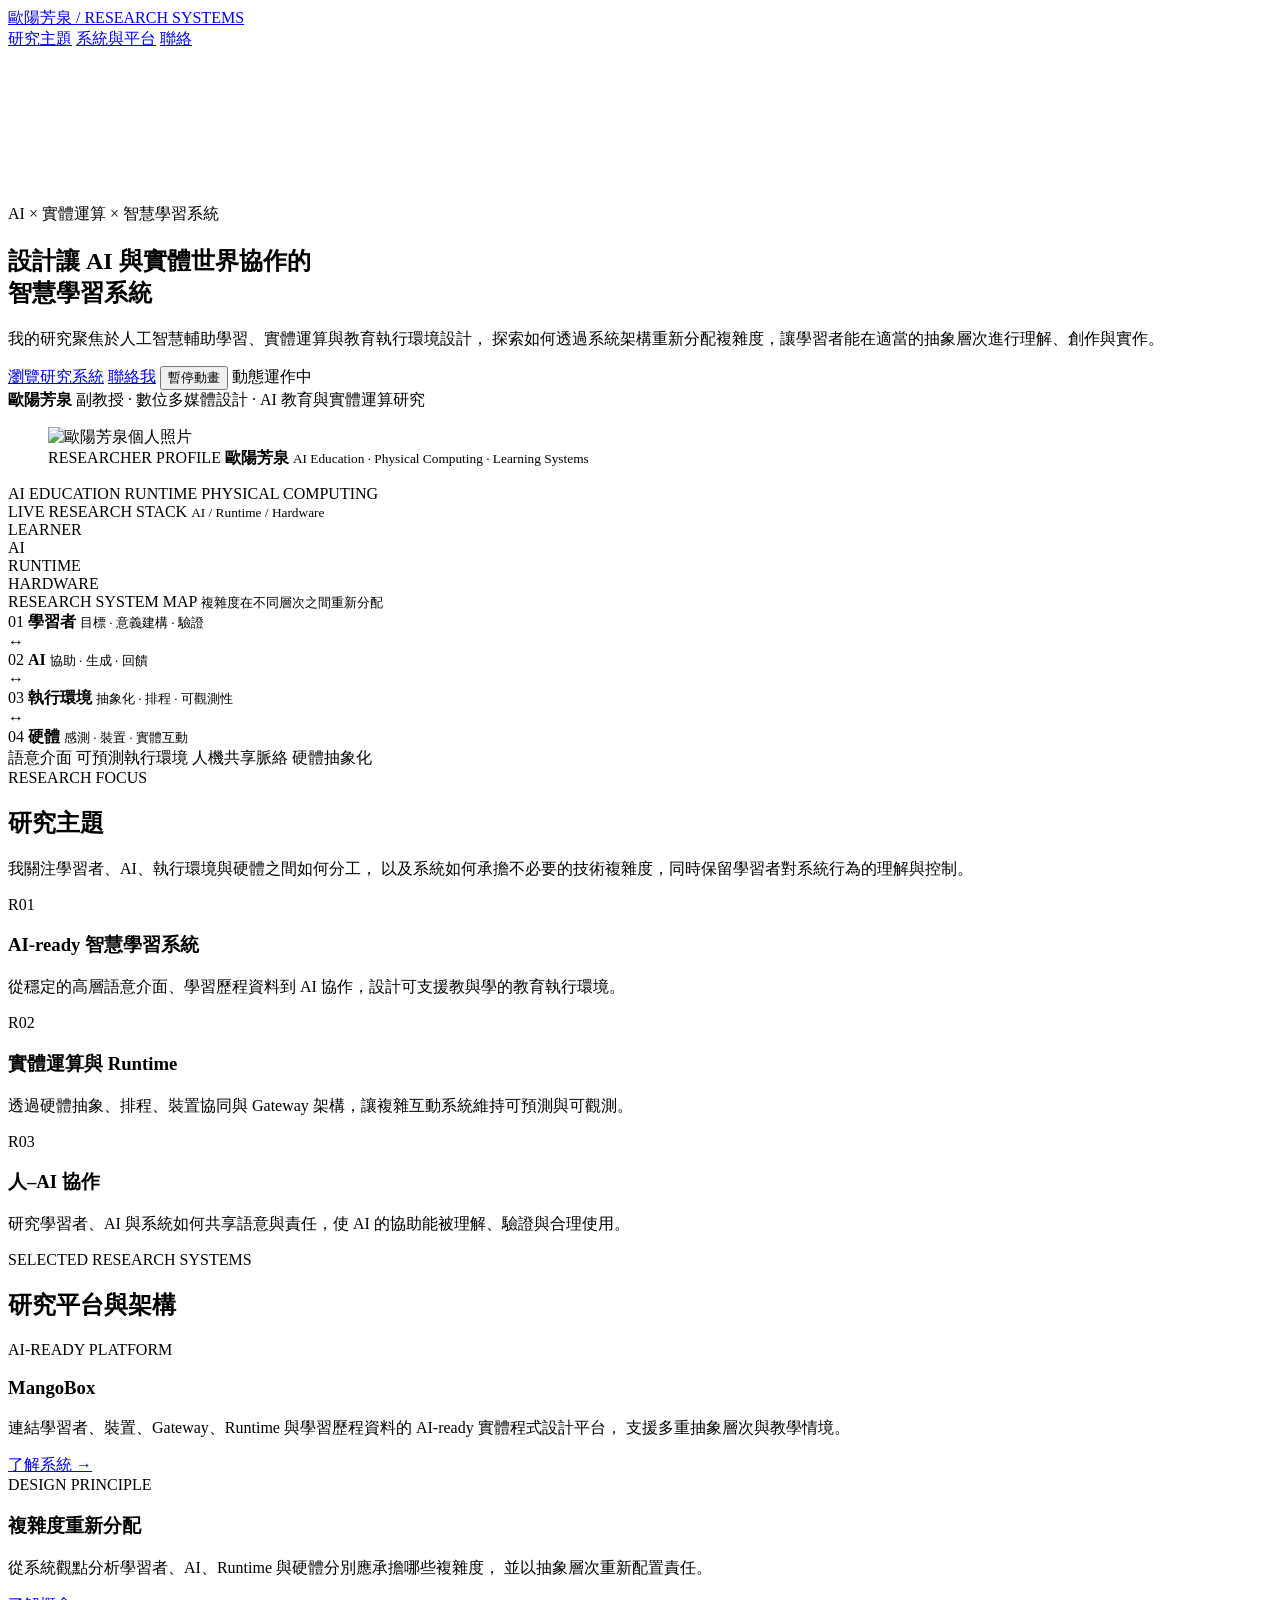
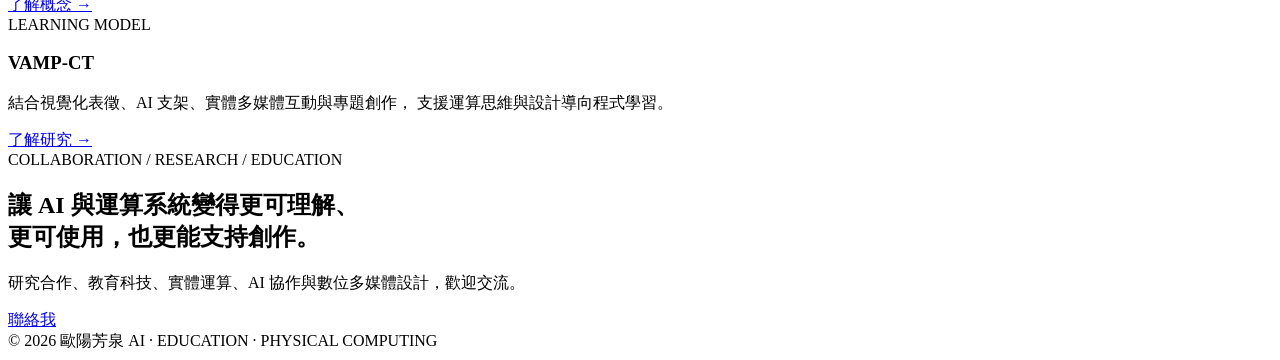
==== index.html @ f74f9306 "feat: add homepage v1.5 structure" ====
<!doctype html>
<html lang="zh-Hant">
<head>
  <meta charset="utf-8">
  <meta name="viewport" content="width=device-width, initial-scale=1">
  <meta name="description" content="歐陽芳泉｜AI 教育、實體運算、智慧學習系統與數位多媒體設計研究">
  <title>歐陽芳泉｜研究與系統設計</title>
  <link rel="stylesheet" href="styles.css">
  <link rel="stylesheet" href="styles-v1-1.css">
  <link rel="stylesheet" href="styles-v1-2.css">
  <link rel="stylesheet" href="styles-v1-3.css">
  <link rel="stylesheet" href="styles-v1-4.css">
  <link rel="stylesheet" href="styles-v1-5.css">
</head>
<body>
  <header class="site-header">
    <a class="brand" href="#top" aria-label="回到首頁">
      <span class="brand-dot"></span>
      <span>歐陽芳泉 / RESEARCH SYSTEMS</span>
    </a>
    <nav aria-label="主要導覽">
      <a href="#research">研究主題</a>
      <a href="#systems">系統與平台</a>
      <a href="#contact">聯絡</a>
    </nav>
  </header>

  <main id="top">
    <section class="hero">
      <canvas id="networkCanvas" aria-hidden="true"></canvas>
      <div class="hero-grid" aria-hidden="true"></div>

      <div class="motion-field" aria-hidden="true">
        <span class="orb orb-1"></span>
        <span class="orb orb-2"></span>
        <span class="orb orb-3"></span>
        <span class="data-streak streak-1"></span>
        <span class="data-streak streak-2"></span>
        <span class="data-streak streak-3"></span>
        <span class="scan-line"></span>
      </div>

      <div class="hero-glow hero-glow-a" aria-hidden="true"></div>
      <div class="hero-glow hero-glow-b" aria-hidden="true"></div>

      <div class="hero-content">
        <div class="hero-main">
          <div class="hero-copy">
            <div class="eyebrow">AI × 實體運算 × 智慧學習系統</div>
            <h1>設計讓 AI 與實體世界協作的<br>智慧學習系統</h1>
            <p class="hero-lead">
              我的研究聚焦於人工智慧輔助學習、實體運算與教育執行環境設計，
              探索如何透過系統架構重新分配複雜度，讓學習者能在適當的抽象層次進行理解、創作與實作。
            </p>

            <div class="hero-actions">
              <a class="btn btn-primary" href="#systems">瀏覽研究系統</a>
              <a class="btn btn-secondary" href="#contact">聯絡我</a>
              <button class="motion-toggle" id="motionToggle" type="button" aria-pressed="false">暫停動畫</button>
              <span class="motion-demo-indicator" id="motionIndicator">動態運作中</span>
            </div>

            <div class="identity-line">
              <strong>歐陽芳泉</strong>
              <span>副教授 · 數位多媒體設計 · AI 教育與實體運算研究</span>
            </div>
          </div>

          <aside class="portrait-stage" aria-label="歐陽芳泉個人照片">
            <div class="portrait-tech-frame">
              <span class="corner corner-tl"></span>
              <span class="corner corner-tr"></span>
              <span class="corner corner-bl"></span>
              <span class="corner corner-br"></span>

              <div class="portrait-glow" aria-hidden="true"></div>

              <figure class="portrait-card">
                <img src="ouyang.jpeg" alt="歐陽芳泉個人照片">
                <figcaption>
                  <span class="portrait-status"><i></i> RESEARCHER PROFILE</span>
                  <strong>歐陽芳泉</strong>
                  <small>AI Education · Physical Computing · Learning Systems</small>
                </figcaption>
              </figure>

              <span class="tech-chip chip-a">AI EDUCATION</span>
              <span class="tech-chip chip-b">RUNTIME</span>
              <span class="tech-chip chip-c">PHYSICAL COMPUTING</span>

              <div class="portrait-data-line line-a" aria-hidden="true"></div>
              <div class="portrait-data-line line-b" aria-hidden="true"></div>
              <div class="portrait-data-line line-c" aria-hidden="true"></div>
            </div>
          </aside>
        </div>

        <div class="live-stack reveal" aria-label="即時研究系統視覺化">
          <div class="live-stack-head">
            <span><i class="status-pulse"></i> LIVE RESEARCH STACK</span>
            <small>AI / Runtime / Hardware</small>
          </div>
          <div class="live-stack-body">
            <div class="signal-rail">
              <span class="rail-label">LEARNER</span>
              <div class="rail-track"><i></i><i></i><i></i></div>
            </div>
            <div class="signal-rail">
              <span class="rail-label">AI</span>
              <div class="rail-track"><i></i><i></i><i></i></div>
            </div>
            <div class="signal-rail">
              <span class="rail-label">RUNTIME</span>
              <div class="rail-track"><i></i><i></i><i></i></div>
            </div>
            <div class="signal-rail">
              <span class="rail-label">HARDWARE</span>
              <div class="rail-track"><i></i><i></i><i></i></div>
            </div>
          </div>
        </div>

        <div class="system-map reveal" aria-label="研究系統關係圖">
          <div class="map-head">
            <span><i></i> RESEARCH SYSTEM MAP</span>
            <small>複雜度在不同層次之間重新分配</small>
          </div>

          <div class="map-flow">
            <article class="map-node">
              <span class="node-index">01</span>
              <strong>學習者</strong>
              <small>目標 · 意義建構 · 驗證</small>
            </article>
            <span class="flow-arrow">↔</span>
            <article class="map-node">
              <span class="node-index">02</span>
              <strong>AI</strong>
              <small>協助 · 生成 · 回饋</small>
            </article>
            <span class="flow-arrow">↔</span>
            <article class="map-node">
              <span class="node-index">03</span>
              <strong>執行環境</strong>
              <small>抽象化 · 排程 · 可觀測性</small>
            </article>
            <span class="flow-arrow">↔</span>
            <article class="map-node">
              <span class="node-index">04</span>
              <strong>硬體</strong>
              <small>感測 · 裝置 · 實體互動</small>
            </article>
          </div>

          <div class="map-tags">
            <span>語意介面</span>
            <span>可預測執行環境</span>
            <span>人機共享脈絡</span>
            <span>硬體抽象化</span>
          </div>
        </div>
      </div></div>
    </section>

    <section class="section research" id="research">
      <div class="section-heading split reveal">
        <div>
          <span class="section-kicker">RESEARCH FOCUS</span>
          <h2>研究主題</h2>
        </div>
        <p>
          我關注學習者、AI、執行環境與硬體之間如何分工，
          以及系統如何承擔不必要的技術複雜度，同時保留學習者對系統行為的理解與控制。
        </p>
      </div>

      <div class="card-grid">
        <article class="info-card reveal">
          <span class="card-code">R01</span>
          <h3>AI-ready 智慧學習系統</h3>
          <p>從穩定的高層語意介面、學習歷程資料到 AI 協作，設計可支援教與學的教育執行環境。</p>
        </article>
        <article class="info-card reveal">
          <span class="card-code">R02</span>
          <h3>實體運算與 Runtime</h3>
          <p>透過硬體抽象、排程、裝置協同與 Gateway 架構，讓複雜互動系統維持可預測與可觀測。</p>
        </article>
        <article class="info-card reveal">
          <span class="card-code">R03</span>
          <h3>人–AI 協作</h3>
          <p>研究學習者、AI 與系統如何共享語意與責任，使 AI 的協助能被理解、驗證與合理使用。</p>
        </article>
      </div>
    </section>

    <section class="section systems" id="systems">
      <div class="section-heading reveal">
        <span class="section-kicker">SELECTED RESEARCH SYSTEMS</span>
        <h2>研究平台與架構</h2>
      </div>

      <div class="project-grid">
        <article class="project-card reveal">
          <span class="project-type">AI-READY PLATFORM</span>
          <h3>MangoBox</h3>
          <p>
            連結學習者、裝置、Gateway、Runtime 與學習歷程資料的 AI-ready 實體程式設計平台，
            支援多重抽象層次與教學情境。
          </p>
          <a href="#contact">了解系統 →</a>
        </article>

        <article class="project-card reveal">
          <span class="project-type">DESIGN PRINCIPLE</span>
          <h3>複雜度重新分配</h3>
          <p>
            從系統觀點分析學習者、AI、Runtime 與硬體分別應承擔哪些複雜度，
            並以抽象層次重新配置責任。
          </p>
          <a href="#contact">了解概念 →</a>
        </article>

        <article class="project-card reveal">
          <span class="project-type">LEARNING MODEL</span>
          <h3>VAMP-CT</h3>
          <p>
            結合視覺化表徵、AI 支架、實體多媒體互動與專題創作，
            支援運算思維與設計導向程式學習。
          </p>
          <a href="#contact">了解研究 →</a>
        </article>
      </div>
    </section>

    <section class="section contact" id="contact">
      <div class="contact-panel reveal">
        <div>
          <span class="section-kicker">COLLABORATION / RESEARCH / EDUCATION</span>
          <h2>讓 AI 與運算系統變得更可理解、<br>更可使用，也更能支持創作。</h2>
          <p>研究合作、教育科技、實體運算、AI 協作與數位多媒體設計，歡迎交流。</p>
        </div>
        <a class="btn btn-primary" href="mailto:">聯絡我</a>
      </div>
    </section>
  </main>

  <footer>
    <span>© 2026 歐陽芳泉</span>
    <span>AI · EDUCATION · PHYSICAL COMPUTING</span>
  </footer>

  <script src="app.js"></script>
</body>
</html>
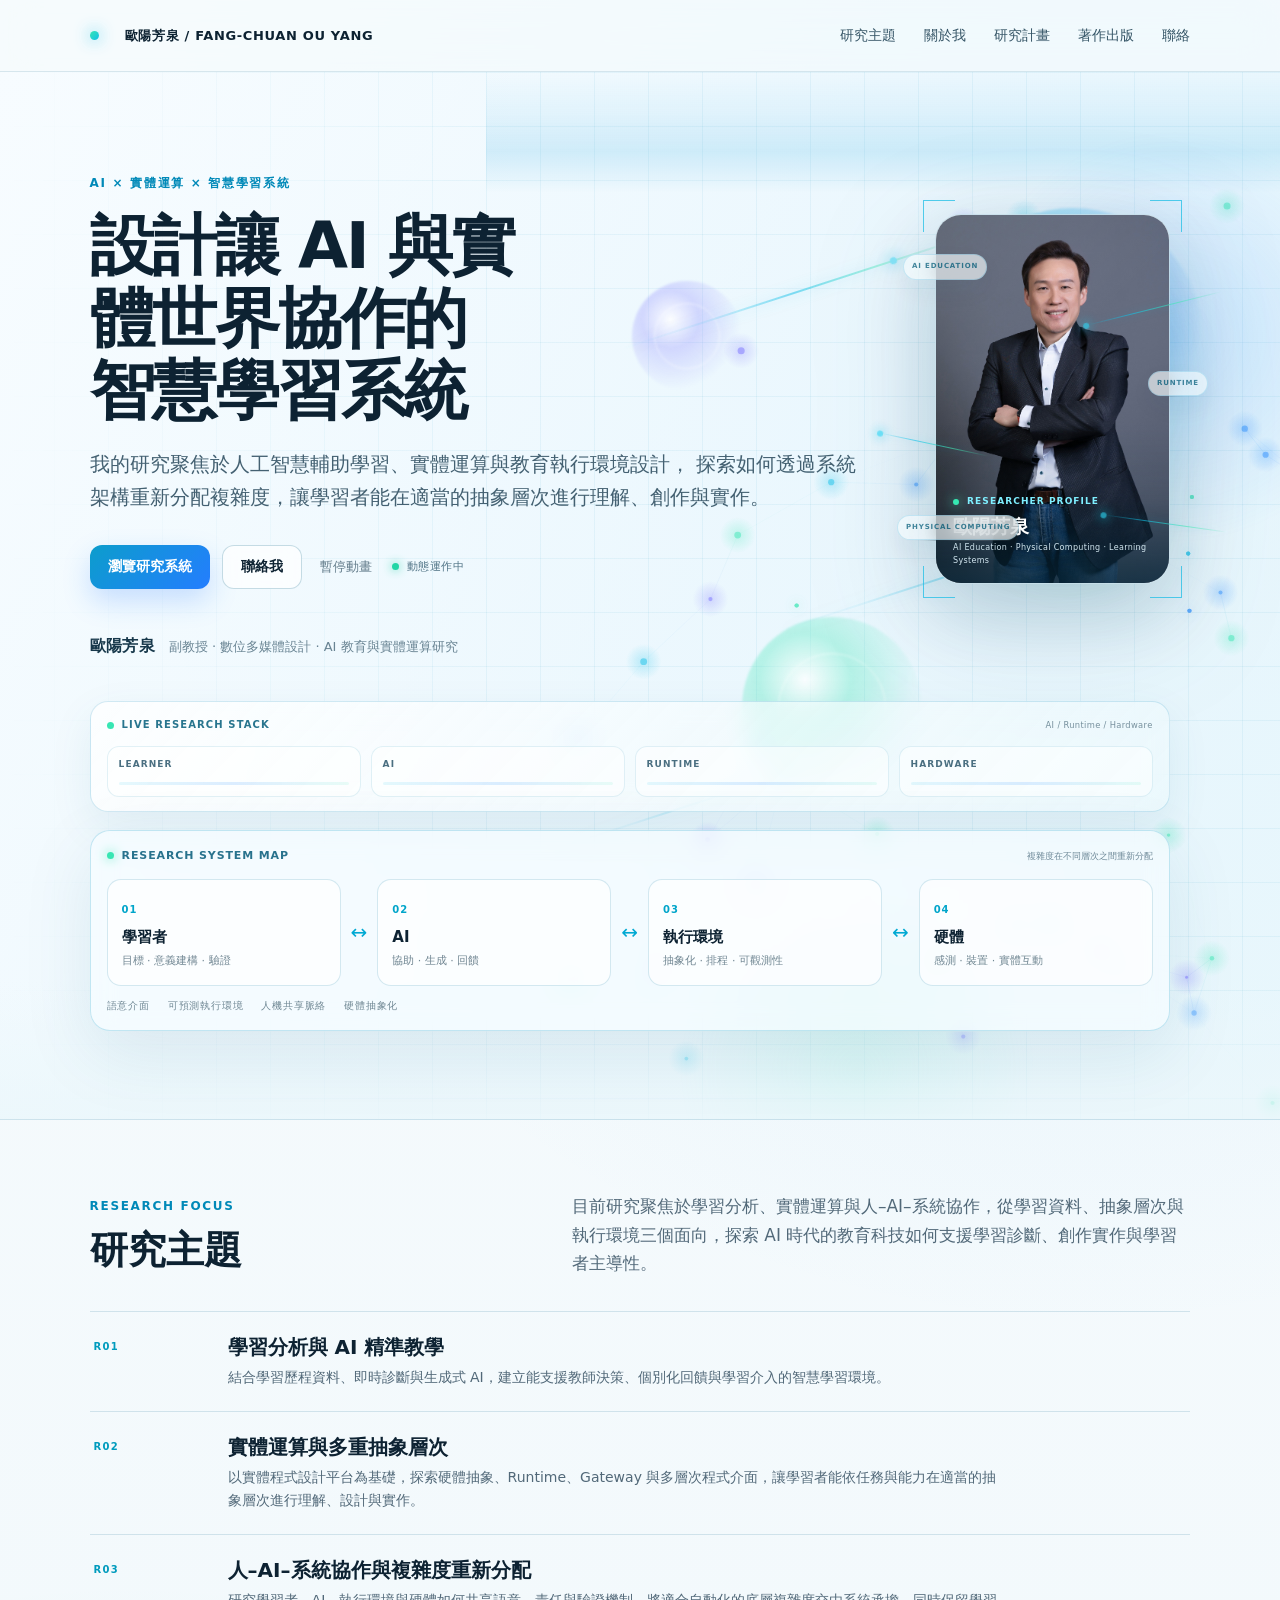
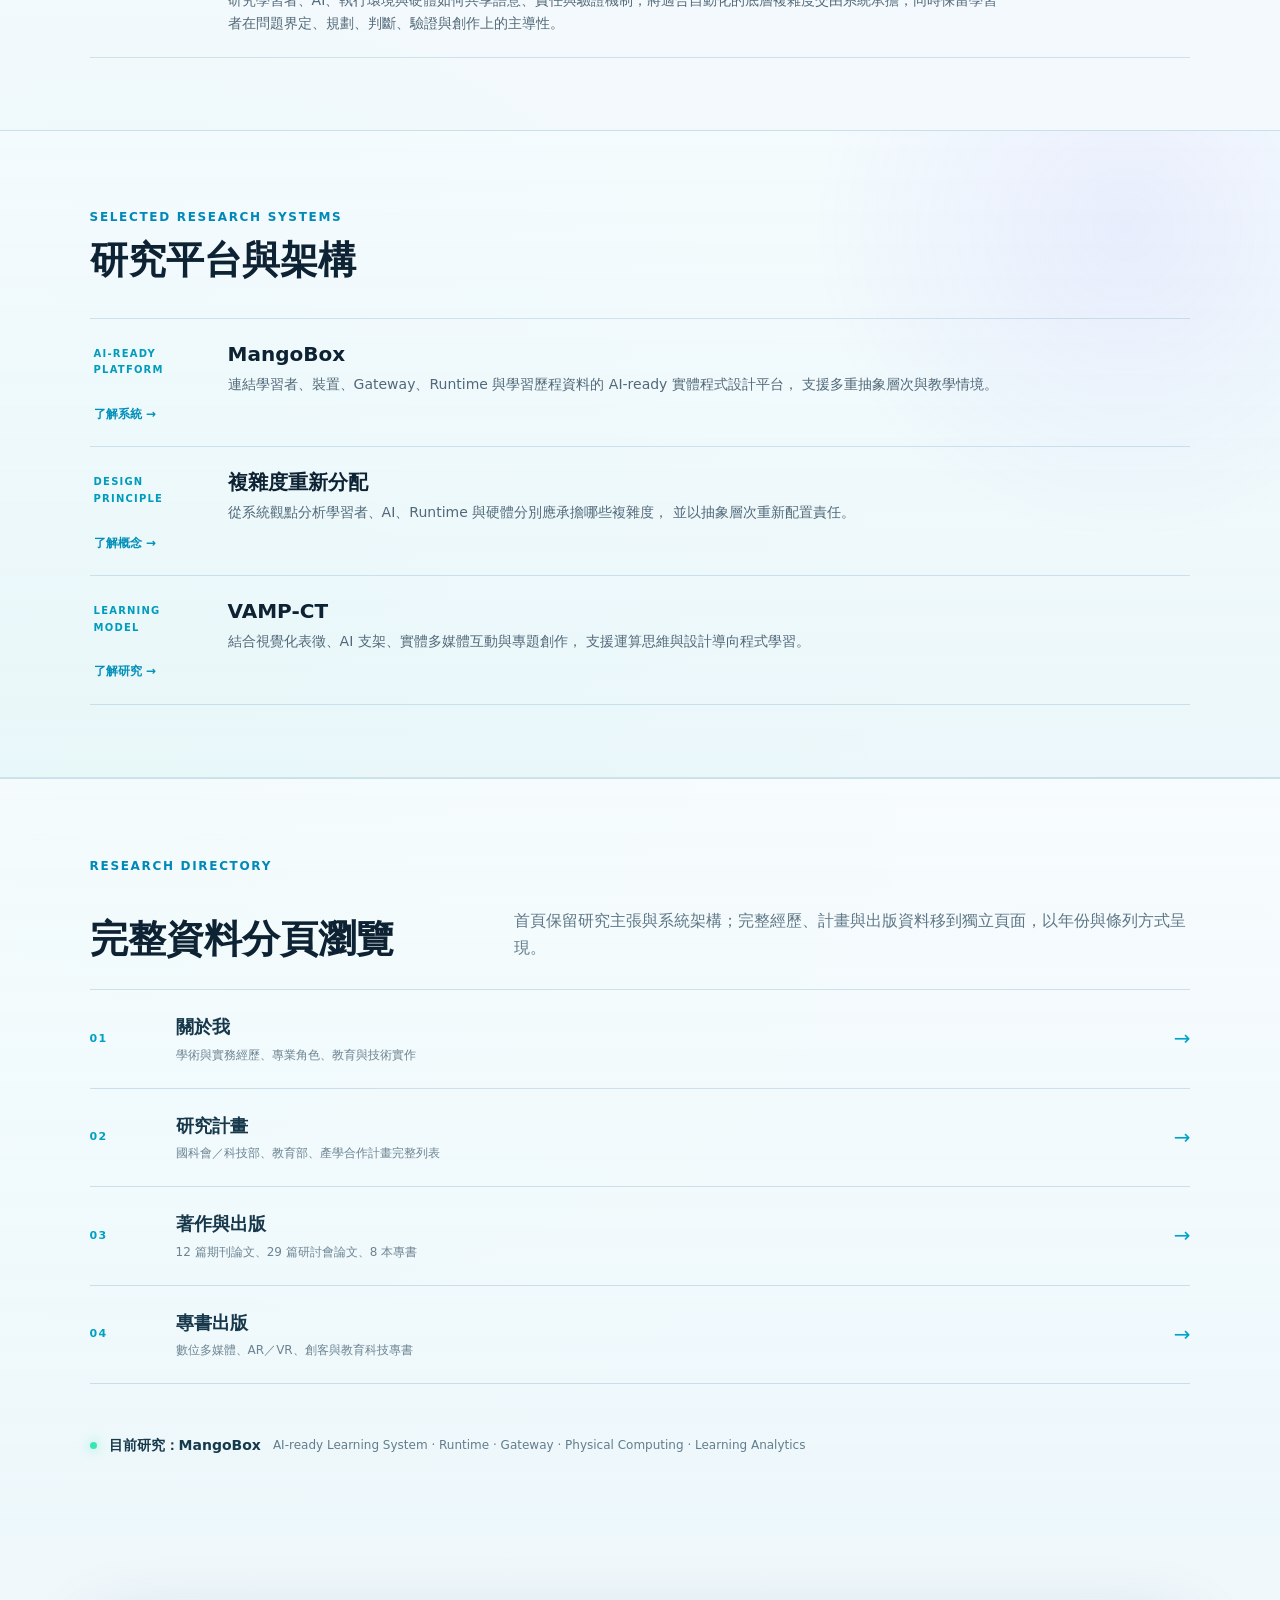
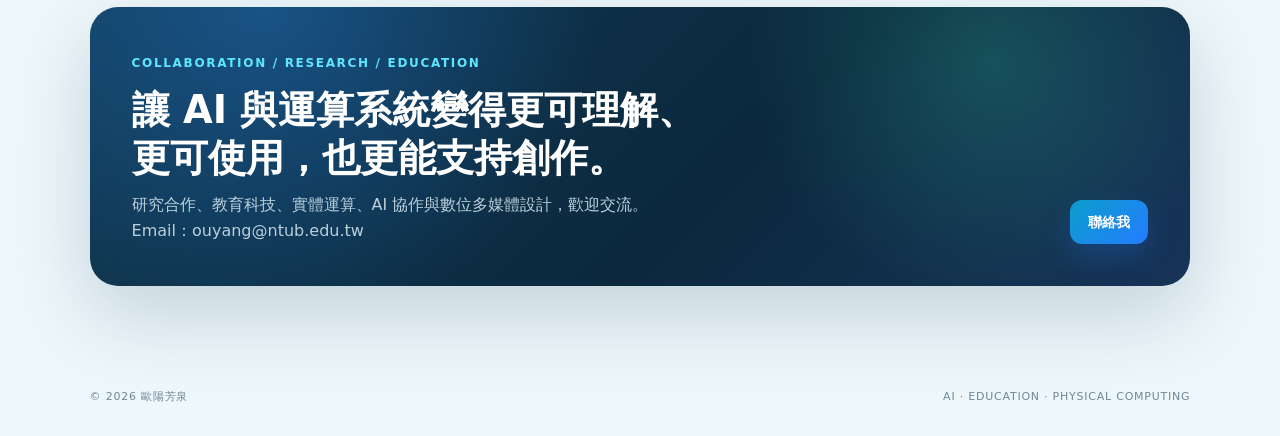
==== commit e819c106: "content: add contact email" ====
--- a/index.html
+++ b/index.html
@@ -237,9 +237,9 @@
         <div>
           <span class="section-kicker">COLLABORATION / RESEARCH / EDUCATION</span>
           <h2>讓 AI 與運算系統變得更可理解、<br>更可使用，也更能支持創作。</h2>
-          <p>研究合作、教育科技、實體運算、AI 協作與數位多媒體設計，歡迎交流。</p>
-        </div>
-        <a class="btn btn-primary" href="mailto:">聯絡我</a>
+          <p>研究合作、教育科技、實體運算、AI 協作與數位多媒體設計，歡迎交流。<br>Email：<a href="mailto:ouyang@ntub.edu.tw">ouyang@ntub.edu.tw</a></p>
+        </div>
+        <a class="btn btn-primary" href="mailto:ouyang@ntub.edu.tw">聯絡我</a>
       </div>
     </section>
   </main>
--- a/styles.css
+++ b/styles.css
@@ -0,0 +1,294 @@
+:root{
+  --bg:#eef7fb;
+  --ink:#0d2232;
+  --muted:#526979;
+  --line:rgba(23,108,144,.16);
+  --cyan:#10bfe8;
+  --cyan2:#2b8fff;
+  --mint:#38e6b3;
+  --violet:#776eff;
+  --surface:rgba(255,255,255,.64);
+  --surface-strong:rgba(255,255,255,.86);
+  --shadow:0 24px 70px rgba(17,65,91,.12);
+  --radius:22px;
+}
+
+*{box-sizing:border-box}
+html{scroll-behavior:smooth}
+body{
+  margin:0;
+  color:var(--ink);
+  background:
+    radial-gradient(circle at 85% 10%, rgba(80,179,255,.14), transparent 28%),
+    radial-gradient(circle at 10% 65%, rgba(56,230,179,.10), transparent 30%),
+    linear-gradient(180deg,#f7fbfd 0%,#eef7fb 100%);
+  font-family:"Noto Sans TC","PingFang TC","Microsoft JhengHei","Heiti TC",system-ui,-apple-system,sans-serif;
+  line-height:1.65;
+}
+
+a{color:inherit;text-decoration:none}
+button{font:inherit}
+
+.site-header{
+  position:sticky;
+  top:0;
+  z-index:50;
+  height:72px;
+  padding:0 clamp(24px,7vw,108px);
+  display:flex;
+  align-items:center;
+  justify-content:space-between;
+  border-bottom:1px solid rgba(75,139,168,.18);
+  background:rgba(246,251,253,.72);
+  backdrop-filter:blur(18px) saturate(130%);
+}
+
+.brand{
+  display:flex;
+  align-items:center;
+  gap:10px;
+  font-size:13px;
+  font-weight:800;
+  letter-spacing:.05em;
+}
+.brand-dot{
+  width:9px;height:9px;border-radius:50%;
+  background:linear-gradient(135deg,var(--mint),var(--cyan));
+  box-shadow:0 0 16px rgba(16,191,232,.8);
+}
+nav{display:flex;gap:28px;font-size:14px;color:#345466}
+nav a{transition:.25s}
+nav a:hover{color:#008cb4}
+
+.hero{
+  position:relative;
+  overflow:hidden;
+  min-height:760px;
+  padding:clamp(76px,8vw,120px) clamp(24px,7vw,108px) 88px;
+  background:
+    linear-gradient(120deg,rgba(247,252,255,.96) 0%,rgba(236,248,254,.84) 38%,rgba(221,244,249,.62) 100%);
+  border-bottom:1px solid var(--line);
+}
+
+#networkCanvas{
+  position:absolute;
+  inset:0;
+  width:100%;
+  height:100%;
+  opacity:.72;
+  pointer-events:none;
+}
+
+.hero-grid{
+  position:absolute;inset:0;
+  background-image:
+    linear-gradient(rgba(28,151,194,.065) 1px,transparent 1px),
+    linear-gradient(90deg,rgba(28,151,194,.065) 1px,transparent 1px);
+  background-size:54px 54px;
+  mask-image:linear-gradient(to right,transparent 0%,black 38%,black 100%);
+  pointer-events:none;
+}
+
+.hero-glow{
+  position:absolute;border-radius:50%;filter:blur(2px);pointer-events:none;
+}
+.hero-glow-a{
+  width:430px;height:430px;right:-110px;top:50px;
+  background:radial-gradient(circle,rgba(43,143,255,.18),rgba(43,143,255,0) 68%);
+}
+.hero-glow-b{
+  width:360px;height:360px;right:19%;bottom:-130px;
+  background:radial-gradient(circle,rgba(56,230,179,.16),rgba(56,230,179,0) 70%);
+}
+
+.hero-content{position:relative;z-index:2;max-width:1120px}
+.eyebrow,.section-kicker{
+  color:#0089b8;
+  font-size:12px;
+  font-weight:900;
+  letter-spacing:.14em;
+}
+.hero h1{
+  margin:16px 0 22px;
+  max-width:900px;
+  font-size:clamp(42px,5.4vw,78px);
+  line-height:1.12;
+  letter-spacing:-.035em;
+  text-wrap:balance;
+}
+.hero-lead{
+  max-width:820px;
+  margin:0;
+  font-size:clamp(17px,1.55vw,21px);
+  color:#446172;
+}
+
+.hero-actions{
+  display:flex;
+  align-items:center;
+  flex-wrap:wrap;
+  gap:12px;
+  margin:30px 0 44px;
+}
+
+.btn{
+  min-height:44px;
+  display:inline-flex;
+  align-items:center;
+  justify-content:center;
+  padding:0 18px;
+  border-radius:12px;
+  font-size:14px;
+  font-weight:800;
+  transition:transform .2s,box-shadow .2s,background .2s;
+}
+.btn:hover{transform:translateY(-2px)}
+.btn-primary{
+  color:white;
+  background:linear-gradient(135deg,#0c9dcc,#247dff);
+  box-shadow:0 12px 28px rgba(36,125,255,.22);
+}
+.btn-secondary{
+  border:1px solid rgba(23,108,144,.24);
+  background:rgba(255,255,255,.7);
+  backdrop-filter:blur(8px);
+}
+.motion-toggle{
+  border:0;
+  background:transparent;
+  color:#607988;
+  cursor:pointer;
+  font-size:13px;
+}
+
+.system-map{
+  max-width:1080px;
+  padding:16px;
+  border:1px solid rgba(17,150,197,.22);
+  border-radius:20px;
+  background:rgba(247,253,255,.68);
+  box-shadow:0 22px 70px rgba(17,88,119,.10);
+  backdrop-filter:blur(12px);
+}
+.map-head{
+  display:flex;
+  align-items:center;
+  justify-content:space-between;
+  gap:14px;
+  margin-bottom:14px;
+  color:#28728d;
+  font-size:11px;
+  font-weight:800;
+  letter-spacing:.08em;
+}
+.map-head span{display:flex;gap:8px;align-items:center}
+.map-head i{width:7px;height:7px;border-radius:50%;background:var(--mint);box-shadow:0 0 12px var(--mint)}
+.map-head small{font-weight:500;letter-spacing:0;color:#6e8998}
+.map-flow{display:flex;align-items:stretch;gap:10px}
+.map-node{
+  min-width:0;
+  flex:1;
+  padding:15px 14px;
+  border:1px solid rgba(22,130,173,.18);
+  border-radius:14px;
+  background:rgba(255,255,255,.68);
+}
+.map-node strong{display:block;font-size:15px;margin:4px 0 2px}
+.map-node small{display:block;color:#718793;font-size:11px}
+.node-index{font-size:10px;font-weight:900;color:#00a5ca;letter-spacing:.1em}
+.flow-arrow{align-self:center;color:#00a9d3;font-size:20px}
+.map-tags{display:flex;gap:18px;flex-wrap:wrap;margin-top:12px}
+.map-tags span{font-size:10px;color:#6f8794;letter-spacing:.08em;text-transform:uppercase}
+
+.section{padding:90px clamp(24px,7vw,108px)}
+.section-heading{max-width:1120px;margin:0 auto 34px}
+.section-heading h2{font-size:clamp(30px,3vw,46px);line-height:1.2;margin:8px 0 0}
+.section-heading.split{display:grid;grid-template-columns:.8fr 1.2fr;gap:70px;align-items:start}
+.section-heading p{margin:0;color:var(--muted);font-size:17px}
+
+.card-grid,.project-grid{
+  max-width:1120px;
+  margin:0 auto;
+  display:grid;
+  grid-template-columns:repeat(3,1fr);
+  gap:18px;
+}
+.info-card,.project-card{
+  position:relative;
+  padding:26px;
+  border:1px solid rgba(45,130,165,.16);
+  border-radius:var(--radius);
+  background:var(--surface);
+  box-shadow:0 16px 50px rgba(25,88,114,.07);
+  backdrop-filter:blur(10px);
+  transition:transform .22s,box-shadow .22s,border-color .22s;
+}
+.info-card:hover,.project-card:hover{
+  transform:translateY(-5px);
+  box-shadow:var(--shadow);
+  border-color:rgba(16,191,232,.34);
+}
+.info-card::before,.project-card::before{
+  content:"";
+  position:absolute;
+  left:22px;right:22px;top:0;
+  height:2px;
+  background:linear-gradient(90deg,var(--cyan),var(--mint),transparent);
+  opacity:.75;
+}
+.card-code,.project-type{
+  color:#009bbd;
+  font-size:10px;
+  font-weight:900;
+  letter-spacing:.12em;
+}
+.info-card h3,.project-card h3{font-size:21px;line-height:1.3;margin:10px 0}
+.info-card p,.project-card p{font-size:14px;color:var(--muted);margin:0}
+.project-card a{display:inline-block;margin-top:18px;color:#008fb9;font-size:13px;font-weight:900}
+
+.systems{
+  background:
+    radial-gradient(circle at 88% 15%,rgba(119,110,255,.09),transparent 25%),
+    linear-gradient(180deg,rgba(245,251,254,.76),rgba(234,247,250,.84));
+  border-top:1px solid var(--line);
+  border-bottom:1px solid var(--line);
+}
+
+.contact{padding-top:76px;padding-bottom:76px}
+.contact-panel{
+  max-width:1120px;margin:0 auto;
+  display:flex;justify-content:space-between;align-items:end;gap:36px;
+  padding:42px;
+  border-radius:28px;
+  color:white;
+  background:
+    radial-gradient(circle at 82% 20%,rgba(56,230,179,.20),transparent 26%),
+    radial-gradient(circle at 16% 0%,rgba(43,143,255,.30),transparent 34%),
+    linear-gradient(135deg,#123d58 0%,#0b283d 58%,#173459 100%);
+  box-shadow:0 28px 80px rgba(17,65,91,.20);
+}
+.contact-panel .section-kicker{color:#5de6ff}
+.contact-panel h2{font-size:clamp(28px,3vw,44px);line-height:1.25;margin:10px 0}
+.contact-panel p{margin:0;color:#b9d0dc}
+.contact-panel .btn{white-space:nowrap}
+
+footer{
+  min-height:78px;
+  padding:0 clamp(24px,7vw,108px);
+  display:flex;justify-content:space-between;align-items:center;
+  color:#728896;font-size:11px;letter-spacing:.07em;
+}
+
+@media(max-width:820px){
+  .site-header{padding:0 20px}
+  nav{gap:14px} nav a:nth-child(2){display:none}
+  .hero{padding-left:24px;padding-right:24px}
+  .hero h1 br{display:none}
+  .map-flow{display:grid;grid-template-columns:1fr}
+  .flow-arrow{display:none}
+  .map-head{align-items:flex-start;flex-direction:column}
+  .section-heading.split{grid-template-columns:1fr;gap:18px}
+  .card-grid,.project-grid{grid-template-columns:1fr}
+  .contact-panel{align-items:flex-start;flex-direction:column}
+  footer{padding:22px 24px;align-items:flex-start;gap:10px;flex-direction:column}
+}
--- a/styles-v1-1.css
+++ b/styles-v1-1.css
@@ -0,0 +1,141 @@
+/* ===== v1.1 interaction & research-system polish ===== */
+
+.hero::after{
+  content:"";
+  position:absolute;
+  inset:auto 0 0 0;
+  height:140px;
+  background:linear-gradient(to bottom,transparent,rgba(235,247,251,.78));
+  pointer-events:none;
+}
+
+.live-stack{
+  max-width:1080px;
+  margin:0 0 18px;
+  padding:15px 16px 14px;
+  border-radius:18px;
+  border:1px solid rgba(21,141,186,.18);
+  background:
+    linear-gradient(135deg,rgba(255,255,255,.76),rgba(238,250,253,.58));
+  box-shadow:0 15px 44px rgba(21,96,128,.08);
+  backdrop-filter:blur(12px);
+  overflow:hidden;
+}
+.live-stack-head{
+  display:flex;
+  justify-content:space-between;
+  align-items:center;
+  gap:16px;
+  color:#28758e;
+  font-size:10px;
+  font-weight:900;
+  letter-spacing:.11em;
+}
+.live-stack-head > span{display:flex;align-items:center;gap:8px}
+.live-stack-head small{color:#76909d;font-weight:500;letter-spacing:.04em}
+.status-pulse{
+  width:7px;height:7px;border-radius:50%;
+  background:var(--mint);
+  box-shadow:0 0 0 0 rgba(56,230,179,.5);
+  animation:statusPulse 2.2s ease-out infinite;
+}
+@keyframes statusPulse{
+  0%{box-shadow:0 0 0 0 rgba(56,230,179,.5)}
+  65%{box-shadow:0 0 0 8px rgba(56,230,179,0)}
+  100%{box-shadow:0 0 0 0 rgba(56,230,179,0)}
+}
+
+.live-stack-body{
+  margin-top:12px;
+  display:grid;
+  grid-template-columns:repeat(4,1fr);
+  gap:10px;
+}
+.signal-rail{
+  min-width:0;
+  padding:10px 11px 11px;
+  border-radius:12px;
+  border:1px solid rgba(28,140,181,.12);
+  background:rgba(255,255,255,.54);
+}
+.rail-label{
+  display:block;
+  color:#4a6f81;
+  font-size:9px;
+  font-weight:900;
+  letter-spacing:.12em;
+}
+.rail-track{
+  height:3px;
+  margin-top:10px;
+  position:relative;
+  overflow:hidden;
+  border-radius:999px;
+  background:linear-gradient(90deg,rgba(16,191,232,.10),rgba(43,143,255,.16),rgba(56,230,179,.10));
+}
+.rail-track i{
+  position:absolute;
+  top:50%;
+  width:18%;
+  height:100%;
+  border-radius:999px;
+  transform:translate(-120%,-50%);
+  background:linear-gradient(90deg,transparent,var(--cyan),var(--mint),transparent);
+  filter:drop-shadow(0 0 5px rgba(16,191,232,.55));
+  animation:railFlow 3.2s linear infinite;
+}
+.rail-track i:nth-child(2){animation-delay:1.05s}
+.rail-track i:nth-child(3){animation-delay:2.1s}
+@keyframes railFlow{
+  to{transform:translate(700%,-50%)}
+}
+
+/* Moving ambient circuit traces behind the hero */
+.hero-grid{
+  animation:gridDrift 18s linear infinite;
+}
+@keyframes gridDrift{
+  from{background-position:0 0,0 0}
+  to{background-position:54px 54px,54px 54px}
+}
+
+.hero-glow-a{animation:glowFloatA 11s ease-in-out infinite alternate}
+.hero-glow-b{animation:glowFloatB 13s ease-in-out infinite alternate}
+@keyframes glowFloatA{
+  to{transform:translate(-70px,45px) scale(1.12)}
+}
+@keyframes glowFloatB{
+  to{transform:translate(80px,-45px) scale(.9)}
+}
+
+.reveal{
+  opacity:0;
+  transform:translateY(24px);
+  transition:opacity .7s ease,transform .7s cubic-bezier(.2,.7,.2,1);
+}
+.reveal.in-view{
+  opacity:1;
+  transform:none;
+}
+
+.info-card:nth-child(2),.project-card:nth-child(2){transition-delay:.08s}
+.info-card:nth-child(3),.project-card:nth-child(3){transition-delay:.16s}
+
+.site-header.scrolled{
+  box-shadow:0 10px 34px rgba(17,74,100,.08);
+  background:rgba(248,252,254,.88);
+}
+
+nav a.active{
+  color:#008fb9;
+  font-weight:800;
+}
+
+@media(max-width:820px){
+  .live-stack-body{grid-template-columns:repeat(2,1fr)}
+}
+
+@media(max-width:520px){
+  .live-stack-body{grid-template-columns:1fr}
+  .live-stack-head{align-items:flex-start;flex-direction:column}
+}
--- a/styles-v1-2.css
+++ b/styles-v1-2.css
@@ -0,0 +1,130 @@
+/* ===== v1.2 forced visible motion ===== */
+.motion-field{
+  position:absolute;
+  inset:0;
+  overflow:hidden;
+  pointer-events:none;
+  z-index:1;
+}
+
+.orb{
+  position:absolute;
+  display:block;
+  border-radius:50%;
+  filter:blur(1px);
+  mix-blend-mode:multiply;
+}
+.orb::after{
+  content:"";
+  position:absolute;
+  inset:20%;
+  border-radius:inherit;
+  border:1px solid rgba(255,255,255,.52);
+}
+.orb-1{
+  width:260px;height:260px;
+  right:6%;top:13%;
+  background:radial-gradient(circle at 35% 35%,rgba(255,255,255,.85),rgba(30,186,239,.34) 26%,rgba(43,143,255,.12) 60%,transparent 72%);
+  animation:orbOne 7s ease-in-out infinite alternate;
+}
+.orb-2{
+  width:180px;height:180px;
+  right:28%;top:52%;
+  background:radial-gradient(circle at 35% 35%,rgba(255,255,255,.75),rgba(56,230,179,.30) 28%,rgba(56,230,179,.06) 64%,transparent 75%);
+  animation:orbTwo 9s ease-in-out infinite alternate;
+}
+.orb-3{
+  width:110px;height:110px;
+  right:42%;top:20%;
+  background:radial-gradient(circle at 35% 35%,rgba(255,255,255,.78),rgba(119,110,255,.24) 28%,transparent 70%);
+  animation:orbThree 6s ease-in-out infinite alternate;
+}
+@keyframes orbOne{
+  0%{transform:translate(0,0) scale(.96) rotate(0)}
+  100%{transform:translate(-120px,80px) scale(1.12) rotate(20deg)}
+}
+@keyframes orbTwo{
+  0%{transform:translate(0,0) scale(1)}
+  100%{transform:translate(95px,-72px) scale(.88)}
+}
+@keyframes orbThree{
+  0%{transform:translate(0,0)}
+  100%{transform:translate(-80px,105px)}
+}
+
+.data-streak{
+  position:absolute;
+  height:2px;
+  width:360px;
+  opacity:.55;
+  background:linear-gradient(90deg,transparent,rgba(16,191,232,.2),rgba(16,191,232,.95),rgba(56,230,179,.7),transparent);
+  filter:drop-shadow(0 0 6px rgba(16,191,232,.55));
+  transform:rotate(-18deg);
+}
+.data-streak::after{
+  content:"";
+  position:absolute;
+  right:20%;
+  top:50%;
+  width:7px;height:7px;
+  border-radius:50%;
+  transform:translateY(-50%);
+  background:#35d9f4;
+  box-shadow:0 0 14px rgba(16,191,232,.95);
+}
+.streak-1{
+  top:21%;left:48%;
+  animation:streakA 4.2s linear infinite;
+}
+.streak-2{
+  top:48%;left:60%;
+  opacity:.38;
+  animation:streakB 5.6s linear infinite .8s;
+}
+.streak-3{
+  top:69%;left:42%;
+  opacity:.3;
+  animation:streakC 6.4s linear infinite 1.7s;
+}
+@keyframes streakA{
+  from{transform:translateX(-260px) rotate(-18deg);opacity:0}
+  15%{opacity:.58}
+  80%{opacity:.58}
+  to{transform:translateX(520px) rotate(-18deg);opacity:0}
+}
+@keyframes streakB{
+  from{transform:translateX(280px) rotate(12deg);opacity:0}
+  18%{opacity:.42}
+  80%{opacity:.42}
+  to{transform:translateX(-650px) rotate(12deg);opacity:0}
+}
+@keyframes streakC{
+  from{transform:translateX(-380px) rotate(-6deg);opacity:0}
+  18%{opacity:.34}
+  78%{opacity:.34}
+  to{transform:translateX(650px) rotate(-6deg);opacity:0}
+}
+
+.scan-line{
+  position:absolute;
+  left:38%;
+  right:0;
+  height:120px;
+  background:linear-gradient(to bottom,transparent,rgba(37,167,222,.07),rgba(37,167,222,.16),transparent);
+  filter:blur(.2px);
+  animation:scanDown 6.8s linear infinite;
+}
+@keyframes scanDown{
+  from{top:-140px}
+  to{top:100%}
+}
+
+/* Make the hero itself breathe slightly */
+.hero{
+  background-size:140% 140%;
+  animation:heroGradient 12s ease-in-out infinite alternate;
+}
+@keyframes heroGradient{
+  0%{background-position:0% 30%}
+  100%{background-position:100% 70%}
+}
--- a/styles-v1-3.css
+++ b/styles-v1-3.css
@@ -0,0 +1,35 @@
+/* ===== v1.3 motion fix =====
+   Demo mode intentionally ignores OS "reduce motion".
+   User can pause using the on-page button instead.
+*/
+.motion-demo-indicator{
+  display:inline-flex;
+  align-items:center;
+  gap:8px;
+  margin-left:2px;
+  color:#4f7385;
+  font-size:11px;
+  letter-spacing:.05em;
+}
+.motion-demo-indicator::before{
+  content:"";
+  width:7px;height:7px;border-radius:50%;
+  background:#22d6a5;
+  box-shadow:0 0 10px rgba(34,214,165,.85);
+  animation:motionHeartbeat 1s ease-in-out infinite alternate;
+}
+@keyframes motionHeartbeat{
+  from{transform:scale(.72);opacity:.45}
+  to{transform:scale(1.28);opacity:1}
+}
+
+/* Pause everything only when the user explicitly presses the pause button */
+body.motion-paused .motion-field *,
+body.motion-paused .hero-grid,
+body.motion-paused .hero-glow,
+body.motion-paused .status-pulse,
+body.motion-paused .rail-track i,
+body.motion-paused .hero,
+body.motion-paused .motion-demo-indicator::before{
+  animation-play-state:paused !important;
+}
--- a/styles-v1-4.css
+++ b/styles-v1-4.css
@@ -0,0 +1,294 @@
+/* ===== v1.4 portrait hero ===== */
+
+.hero{
+  min-height:880px;
+}
+
+.hero-content{
+  max-width:1220px;
+  margin:0 auto;
+}
+
+.hero-main{
+  display:grid;
+  grid-template-columns:minmax(0,1.18fr) minmax(360px,.82fr);
+  gap:54px;
+  align-items:center;
+  margin-bottom:42px;
+}
+
+.hero-copy{
+  min-width:0;
+}
+
+.hero h1{
+  max-width:760px;
+  font-size:clamp(42px,4.75vw,72px);
+}
+
+.hero-lead{
+  max-width:760px;
+}
+
+.identity-line{
+  margin-top:28px;
+  display:flex;
+  align-items:baseline;
+  gap:14px;
+  flex-wrap:wrap;
+  color:#698493;
+}
+.identity-line strong{
+  color:#17384b;
+  font-size:16px;
+  letter-spacing:.02em;
+}
+.identity-line span{
+  font-size:13px;
+}
+
+.portrait-stage{
+  position:relative;
+  min-height:590px;
+  display:flex;
+  align-items:center;
+  justify-content:center;
+}
+
+.portrait-tech-frame{
+  position:relative;
+  width:min(100%,430px);
+  height:570px;
+  filter:drop-shadow(0 28px 54px rgba(25,79,107,.17));
+}
+
+.portrait-glow{
+  position:absolute;
+  inset:5% -10% -3% 5%;
+  border-radius:48% 52% 46% 54%;
+  background:
+    radial-gradient(circle at 45% 32%,rgba(255,255,255,.82),transparent 24%),
+    radial-gradient(circle at 60% 40%,rgba(38,172,244,.28),transparent 44%),
+    radial-gradient(circle at 43% 70%,rgba(56,230,179,.17),transparent 46%);
+  filter:blur(18px);
+  animation:portraitGlow 6.4s ease-in-out infinite alternate;
+}
+@keyframes portraitGlow{
+  from{transform:scale(.96) translate(8px,10px);opacity:.72}
+  to{transform:scale(1.06) translate(-8px,-6px);opacity:1}
+}
+
+.portrait-card{
+  position:absolute;
+  inset:20px 26px 24px 26px;
+  margin:0;
+  overflow:hidden;
+  border-radius:32px;
+  border:1px solid rgba(80,151,182,.25);
+  background:rgba(255,255,255,.66);
+  box-shadow:
+    inset 0 1px 0 rgba(255,255,255,.7),
+    0 26px 70px rgba(14,76,108,.14);
+  backdrop-filter:blur(10px);
+}
+
+.portrait-card::before{
+  content:"";
+  position:absolute;
+  inset:0;
+  z-index:2;
+  pointer-events:none;
+  background:
+    linear-gradient(to top,rgba(7,40,59,.72) 0%,rgba(7,40,59,.12) 23%,transparent 44%),
+    linear-gradient(135deg,rgba(255,255,255,.08),transparent 45%);
+}
+
+.portrait-card img{
+  position:absolute;
+  inset:0;
+  width:100%;
+  height:100%;
+  object-fit:cover;
+  object-position:50% 29%;
+  transform:scale(1.02);
+}
+
+.portrait-card figcaption{
+  position:absolute;
+  z-index:3;
+  left:22px;
+  right:22px;
+  bottom:20px;
+  color:white;
+}
+.portrait-card figcaption strong{
+  display:block;
+  margin-top:6px;
+  font-size:24px;
+  line-height:1.2;
+}
+.portrait-card figcaption small{
+  display:block;
+  margin-top:3px;
+  color:#d4e8f1;
+  font-size:10px;
+  letter-spacing:.04em;
+}
+.portrait-status{
+  display:flex;
+  align-items:center;
+  gap:8px;
+  font-size:9px;
+  font-weight:900;
+  letter-spacing:.12em;
+  color:#7fefff;
+}
+.portrait-status i{
+  width:6px;height:6px;border-radius:50%;
+  background:#36e9b3;
+  box-shadow:0 0 11px rgba(54,233,179,.9);
+  animation:motionHeartbeat 1s ease-in-out infinite alternate;
+}
+
+.corner{
+  position:absolute;
+  width:32px;
+  height:32px;
+  z-index:5;
+  opacity:.78;
+}
+.corner::before,.corner::after{
+  content:"";
+  position:absolute;
+  background:#24bfe6;
+  box-shadow:0 0 12px rgba(36,191,230,.28);
+}
+.corner::before{width:100%;height:1px}
+.corner::after{width:1px;height:100%}
+.corner-tl{left:8px;top:4px}
+.corner-tr{right:8px;top:4px;transform:rotate(90deg)}
+.corner-br{right:8px;bottom:8px;transform:rotate(180deg)}
+.corner-bl{left:8px;bottom:8px;transform:rotate(270deg)}
+
+.tech-chip{
+  position:absolute;
+  z-index:6;
+  padding:7px 10px;
+  border:1px solid rgba(18,161,207,.22);
+  border-radius:999px;
+  background:rgba(248,253,255,.76);
+  color:#29768f;
+  font-size:8px;
+  font-weight:900;
+  letter-spacing:.12em;
+  box-shadow:0 10px 28px rgba(23,91,119,.08);
+  backdrop-filter:blur(8px);
+}
+.chip-a{
+  top:68px;
+  left:-10px;
+  animation:chipFloatA 5s ease-in-out infinite alternate;
+}
+.chip-b{
+  top:215px;
+  right:-15px;
+  animation:chipFloatB 5.8s ease-in-out infinite alternate;
+}
+.chip-c{
+  bottom:82px;
+  left:-18px;
+  animation:chipFloatC 6.4s ease-in-out infinite alternate;
+}
+@keyframes chipFloatA{to{transform:translate(16px,-12px)}}
+@keyframes chipFloatB{to{transform:translate(-12px,18px)}}
+@keyframes chipFloatC{to{transform:translate(18px,10px)}}
+
+.portrait-data-line{
+  position:absolute;
+  z-index:4;
+  height:1px;
+  overflow:visible;
+  opacity:.65;
+  background:linear-gradient(90deg,transparent,#11c1e8,#43e7b5,transparent);
+  filter:drop-shadow(0 0 4px rgba(17,193,232,.55));
+}
+.portrait-data-line::after{
+  content:"";
+  position:absolute;
+  top:50%;
+  width:6px;height:6px;
+  border-radius:50%;
+  transform:translate(-50%,-50%);
+  background:#2bd6f4;
+  box-shadow:0 0 12px rgba(43,214,244,.9);
+  animation:portraitPulse 3.4s linear infinite;
+}
+.line-a{
+  width:190px;
+  top:130px;
+  right:-44px;
+  transform:rotate(-14deg);
+}
+.line-b{
+  width:145px;
+  top:340px;
+  left:-52px;
+  transform:rotate(12deg);
+}
+.line-c{
+  width:170px;
+  bottom:102px;
+  right:-50px;
+  transform:rotate(8deg);
+}
+.line-b::after{animation-delay:1.1s}
+.line-c::after{animation-delay:2.1s}
+@keyframes portraitPulse{
+  from{left:0%}
+  to{left:100%}
+}
+
+body.motion-paused .portrait-glow,
+body.motion-paused .tech-chip,
+body.motion-paused .portrait-data-line::after,
+body.motion-paused .portrait-status i{
+  animation-play-state:paused !important;
+}
+
+@media(max-width:980px){
+  .hero-main{
+    grid-template-columns:1fr;
+    gap:20px;
+  }
+  .portrait-stage{
+    min-height:500px;
+    order:2;
+  }
+  .portrait-tech-frame{
+    height:490px;
+    width:min(90%,390px);
+  }
+}
+
+@media(max-width:620px){
+  .hero{
+    padding-top:64px;
+  }
+  .portrait-stage{
+    min-height:440px;
+  }
+  .portrait-tech-frame{
+    height:430px;
+    width:min(94%,340px);
+  }
+  .portrait-card{
+    inset:18px 20px 22px;
+    border-radius:26px;
+  }
+  .tech-chip{
+    font-size:7px;
+  }
+  .hero-main{
+    margin-bottom:30px;
+  }
+}
--- a/styles-v1-5.css
+++ b/styles-v1-5.css
@@ -0,0 +1,123 @@
+/* ===== v1.5 smaller portrait balance ===== */
+
+.hero-main{
+  grid-template-columns:minmax(0,1.48fr) minmax(260px,.52fr);
+  gap:42px;
+  align-items:start;
+}
+
+.portrait-stage{
+  min-height:430px;
+  align-items:flex-start;
+  padding-top:22px;
+}
+
+.portrait-tech-frame{
+  width:min(100%,310px);
+  height:410px;
+  margin-left:auto;
+}
+
+.portrait-card{
+  inset:18px 20px 22px 20px;
+  border-radius:26px;
+}
+
+.portrait-card img{
+  object-position:50% 27%;
+  transform:scale(1.01);
+}
+
+.portrait-card figcaption{
+  left:17px;
+  right:17px;
+  bottom:16px;
+}
+
+.portrait-card figcaption strong{
+  font-size:19px;
+}
+
+.portrait-card figcaption small{
+  font-size:8px;
+}
+
+.tech-chip{
+  padding:6px 8px;
+  font-size:7px;
+  opacity:.86;
+}
+
+.chip-a{
+  top:58px;
+  left:-12px;
+}
+
+.chip-b{
+  top:175px;
+  right:-18px;
+}
+
+.chip-c{
+  bottom:66px;
+  left:-18px;
+}
+
+.line-a{
+  width:140px;
+  top:112px;
+  right:-34px;
+}
+.line-b{
+  width:110px;
+  top:248px;
+  left:-36px;
+}
+.line-c{
+  width:125px;
+  bottom:82px;
+  right:-38px;
+}
+
+.portrait-glow{
+  inset:8% -8% 2% 7%;
+  opacity:.75;
+}
+
+.hero h1{
+  max-width:820px;
+  font-size:clamp(44px,5.05vw,76px);
+}
+
+.hero-lead{
+  max-width:820px;
+}
+
+@media(max-width:980px){
+  .hero-main{
+    grid-template-columns:1fr;
+  }
+
+  .portrait-stage{
+    min-height:360px;
+    justify-content:flex-start;
+    padding-top:6px;
+  }
+
+  .portrait-tech-frame{
+    width:min(82%,300px);
+    height:390px;
+    margin-left:0;
+  }
+}
+
+@media(max-width:620px){
+  .portrait-stage{
+    min-height:330px;
+  }
+
+  .portrait-tech-frame{
+    width:min(78%,270px);
+    height:350px;
+  }
+}
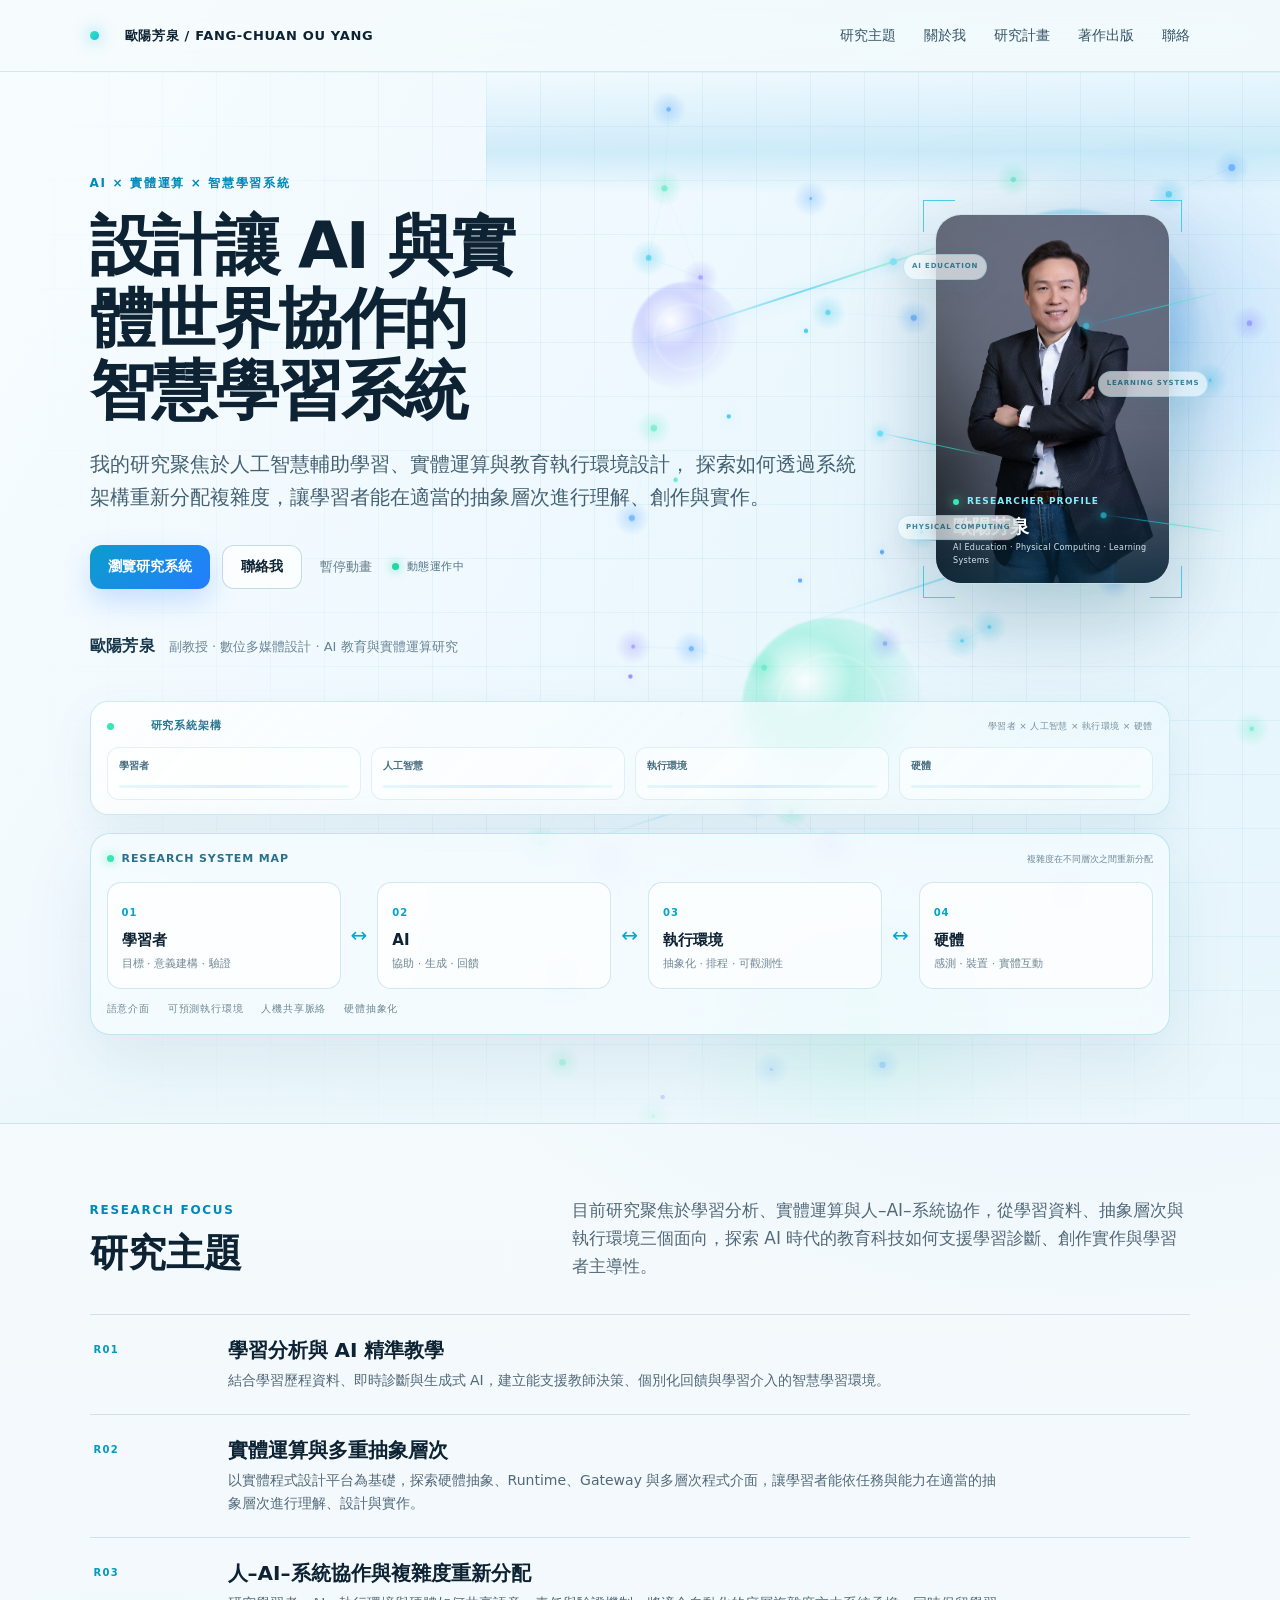
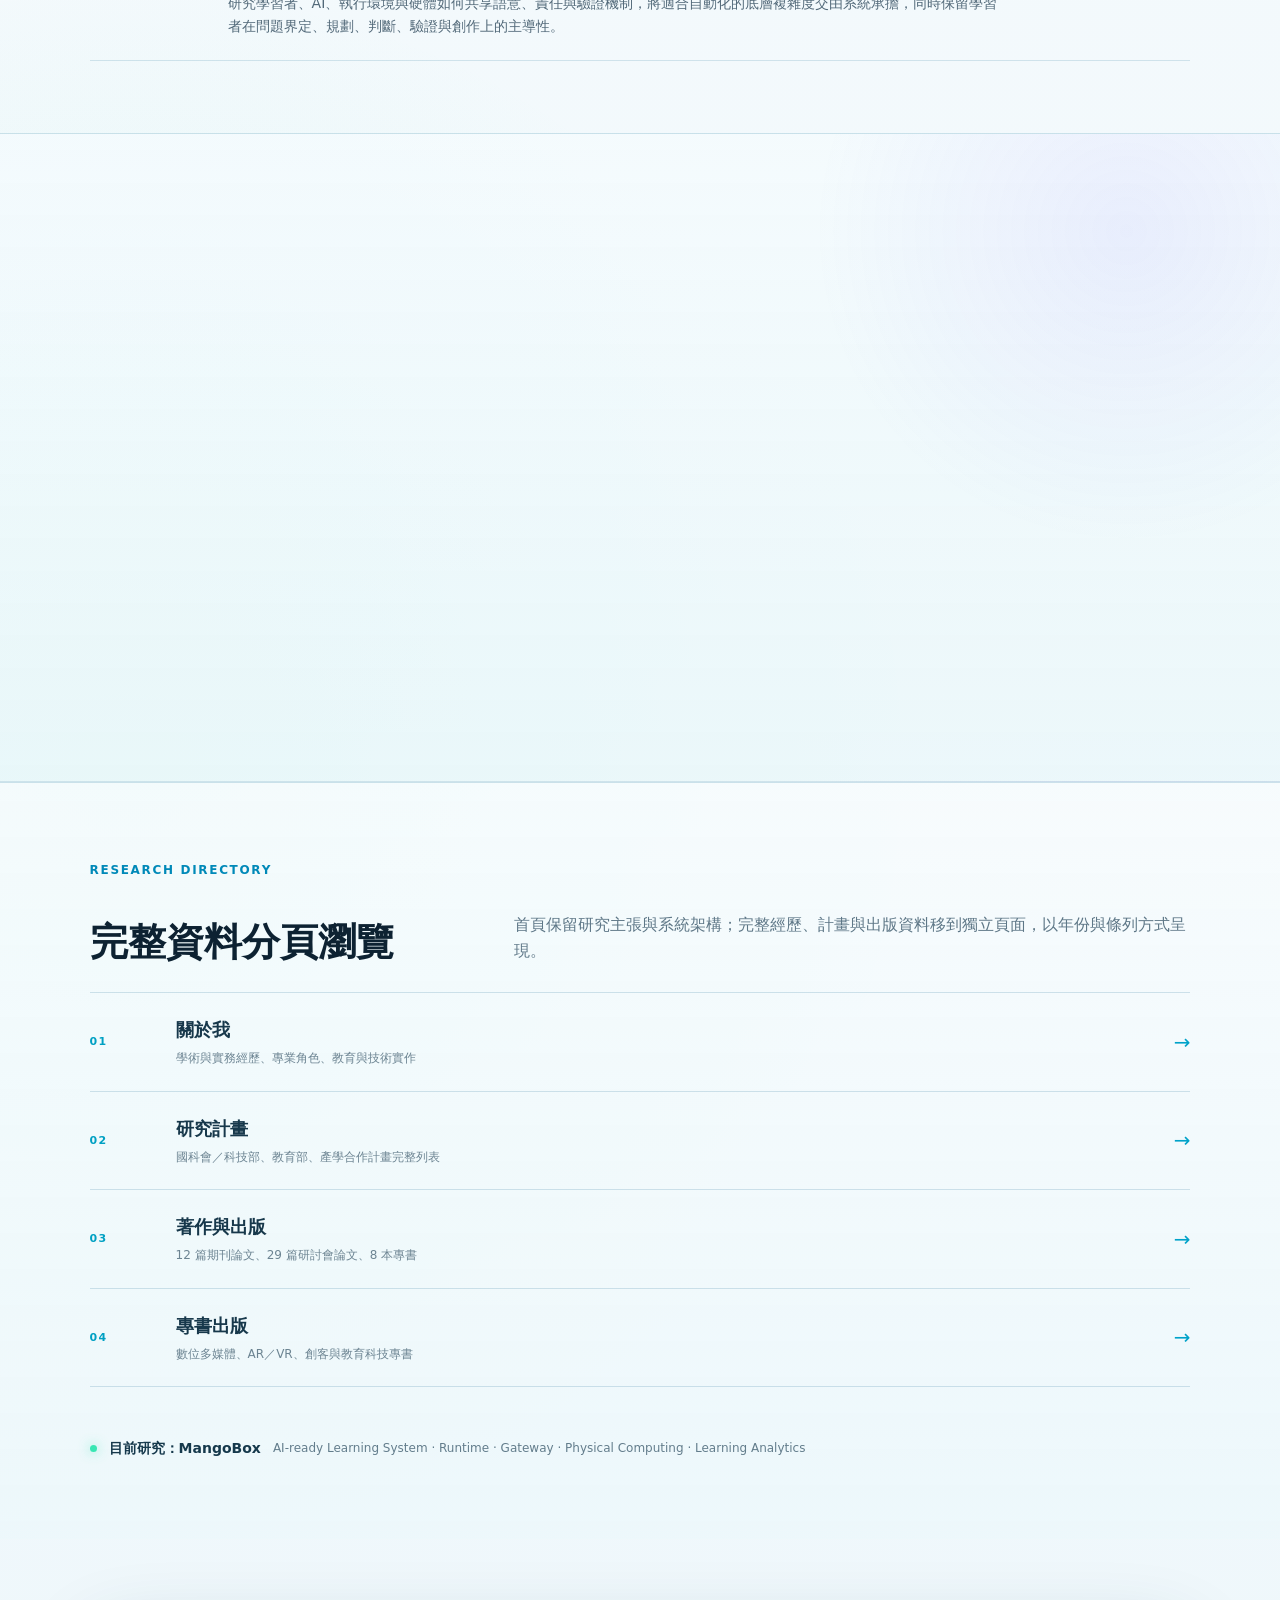
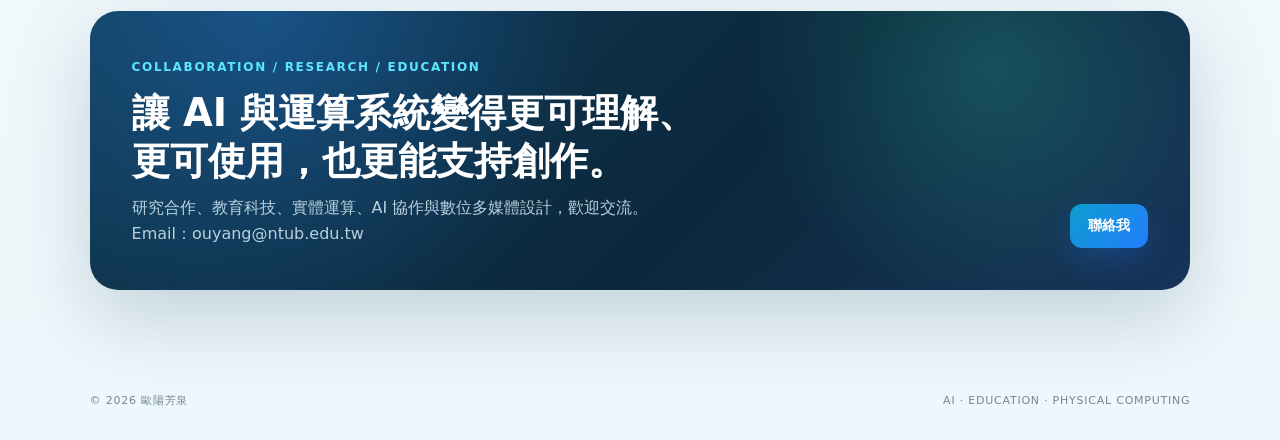
==== commit a827ab8d: "feat: add MangoBox platform link to header nav" ====
--- a/index.html
+++ b/index.html
@@ -21,6 +21,7 @@
     <nav aria-label="主要導覽">
       <a href="#research">研究主題</a>
       <a href="#systems">系統與平台</a>
+      <a href="https://circleoyang.github.io/MangoBox-Platform/">MangoBox</a>
       <a href="#contact">聯絡</a>
     </nav>
   </header>
